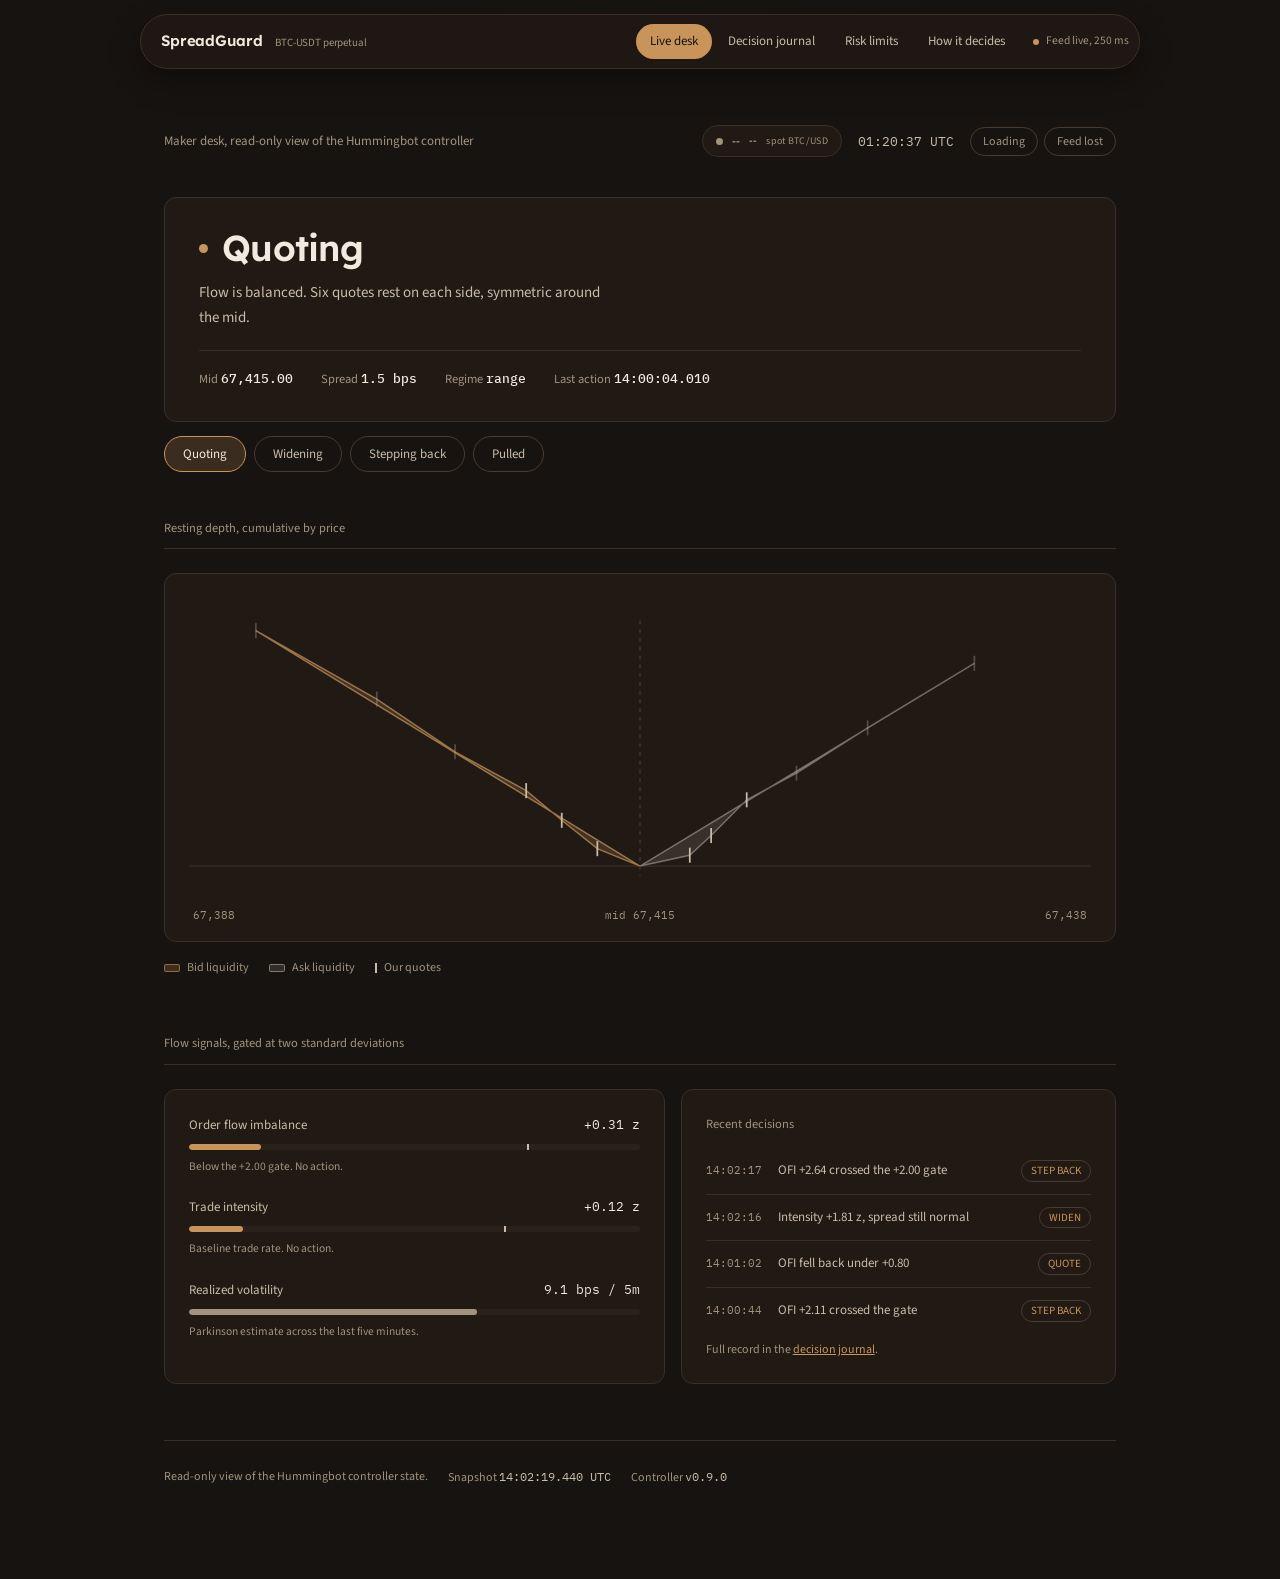
==== site/desk.html @ 2cd725ff "SpreadGuard: adverse-selection-aware market maker with control room Strategy package: OFI and trade-" ====
﻿<!DOCTYPE html>
<html lang="en">
<head>
<meta charset="utf-8" />
<meta name="viewport" content="width=device-width, initial-scale=1" />
<title>Live desk - SpreadGuard</title>
<link rel="preconnect" href="https://fonts.googleapis.com" />
<link rel="preconnect" href="https://fonts.gstatic.com" crossorigin />
<link href="https://fonts.googleapis.com/css2?family=IBM+Plex+Mono:wght@400;500&family=Lexend:wght@400;500;600&family=Source+Sans+3:wght@400;500;600&display=swap" rel="stylesheet" />
<link rel="stylesheet" href="styles.css" />
</head>
<body>
<a class="skip" href="#main">Skip to desk</a>

<header>
  <div class="navpill">
    <a class="nm" href="desk.html">SpreadGuard <small>BTC-USDT perpetual</small></a>
    <nav aria-label="Desk routes">
      <a href="desk.html" aria-current="page">Live desk</a>
      <a href="journal.html">Decision journal</a>
      <a href="limits.html">Risk limits</a>
      <a href="strategy.html">How it decides</a>
    </nav>
    <span class="feed" id="feed"><span class="beacon" aria-hidden="true"></span> Feed live, 250 ms</span>
  </div>
</header>

<main id="main">
  <div class="topline">
    <span class="where">Maker desk, read-only view of the Hummingbot controller</span>
    <span class="right">
      <span class="live-chip" id="live-chip" title="Live BTC price source">
        <span class="livedot" id="live-dot" aria-hidden="true"></span>
        <span class="data" id="live-price">--</span>
        <span class="data" id="live-change">--</span>
        <span class="src" id="live-src">spot BTC/USD</span>
      </span>
      <span class="clock" id="clock">--:--:-- UTC</span>
      <span class="switches" role="group" aria-label="Preview state simulator">
        <button class="sw" id="sim-load" type="button" aria-pressed="false">Loading</button>
        <button class="sw" id="sim-feed" data-mode="error" type="button" aria-pressed="false">Feed lost</button>
      </span>
    </span>
  </div>

  <div class="state" id="state-card">
    <span class="shine" aria-hidden="true"></span>
    <div class="read">
      <span class="marker" aria-hidden="true"></span>
      <h2 id="state-name">Quoting</h2>
    </div>
    <p class="why" id="state-why">Flow is balanced. Six quotes rest on each side, symmetric around the mid.</p>
    <div class="meta">
      <span>Mid <b id="meta-mid">67,415.00</b></span>
      <span>Spread <b>1.5 bps</b></span>
      <span>Regime <b id="state-regime">range</b></span>
      <span>Last action <b id="state-last">14:00:04.010</b></span>
    </div>
  </div>

  <div class="switcher" role="radiogroup" aria-label="Quote state">
    <button class="st" role="radio" aria-checked="true" tabindex="0" data-s="QUOTE" type="button">Quoting</button>
    <button class="st" role="radio" aria-checked="false" tabindex="-1" data-s="WIDEN" type="button">Widening</button>
    <button class="st" role="radio" aria-checked="false" tabindex="-1" data-s="STEP_BACK" type="button">Stepping back</button>
    <button class="st" role="radio" aria-checked="false" tabindex="-1" data-s="PULL" type="button">Pulled</button>
  </div>

  <section>
    <div class="lbl">Resting depth, cumulative by price</div>
    <div class="chart-wrap skeleton" id="chart-wrap">
      <div class="real">
        <svg id="profile" viewBox="0 0 720 240" role="img" aria-label="Resting depth by price. Bids build to the left of the mid, asks to the right."></svg>
        <div class="axis">
          <span>67,388</span>
          <span>mid 67,415</span>
          <span>67,438</span>
        </div>
      </div>
      <div class="loadblock" aria-hidden="true">
        <div class="sk" style="height:150px"></div>
        <div class="load-note"><span class="spin" aria-hidden="true"></span> Connecting to the controller, loading the depth book</div>
      </div>
    </div>
    <div class="chart-note" style="margin-top:16px">
      <span class="k"><span class="key" style="background:rgba(200,148,90,.22);border:1px solid rgba(200,148,90,.6)"></span>Bid liquidity</span>
      <span class="k"><span class="key" style="background:rgba(242,234,223,.12);border:1px solid rgba(242,234,223,.4)"></span>Ask liquidity</span>
      <span class="k"><span class="key" style="width:2px;height:10px;border-radius:0;background:var(--text-2)"></span>Our quotes</span>
    </div>
  </section>

  <section>
    <div class="lbl">Flow signals, gated at two standard deviations</div>
    <div class="cols">
      <div class="card">
        <div class="metric" id="m-ofi">
          <div class="ml"><span class="name">Order flow imbalance</span><span class="val" id="ofi-val">+0.31 z</span></div>
          <div class="track"><span class="mark" style="left:75%"></span><span class="fill" id="ofi-fill" style="inset-inline-end:84%"></span></div>
          <span class="note" id="ofi-note">Below the +2.00 gate. No action.</span>
        </div>
        <div class="metric" id="m-int">
          <div class="ml"><span class="name">Trade intensity</span><span class="val" id="int-val">+0.12 z</span></div>
          <div class="track"><span class="mark" style="left:70%"></span><span class="fill" id="int-fill" style="inset-inline-end:88%"></span></div>
          <span class="note" id="int-note">Baseline trade rate. No action.</span>
        </div>
        <div class="metric">
          <div class="ml"><span class="name">Realized volatility</span><span class="val">9.1 bps / 5m</span></div>
          <div class="track"><span class="fill" style="inset-inline-end:36%;background:var(--muted)"></span></div>
          <span class="note">Parkinson estimate across the last five minutes.</span>
        </div>
      </div>

      <div class="card">
        <div class="lbl inline">Recent decisions</div>
        <ul class="trace">
          <li><span class="t">14:02:17</span><span class="cond">OFI +2.64 crossed the +2.00 gate</span><span class="tag">STEP BACK</span></li>
          <li><span class="t">14:02:16</span><span class="cond">Intensity +1.81 z, spread still normal</span><span class="tag">WIDEN</span></li>
          <li><span class="t">14:01:02</span><span class="cond">OFI fell back under +0.80</span><span class="tag">QUOTE</span></li>
          <li><span class="t">14:00:44</span><span class="cond">OFI +2.11 crossed the gate</span><span class="tag">STEP BACK</span></li>
        </ul>
        <p style="margin-top:18px;font-size:12px;color:var(--muted)">
          Full record in the <a href="journal.html" style="color:var(--tan)">decision journal</a>.
        </p>
      </div>
    </div>
  </section>

  <footer>
    <span>Read-only view of the Hummingbot controller state.</span>
    <span>Snapshot <span class="fig">14:02:19.440 UTC</span></span>
    <span>Controller <span class="fig">v0.9.0</span></span>
  </footer>
</main>

<p class="sr" id="live-msg" role="status" aria-live="polite"></p>

<script src="live.js"></script>
<script>
(function(){
  "use strict";
  var reduce = window.matchMedia("(prefers-reduced-motion: reduce)").matches;
  var userTouched = false;

  var MID = 67415.00;
  var askDefs = [
    {px:67418.50,sz:0.025},{px:67420.00,sz:0.045},{px:67422.50,sz:0.082},
    {px:67426.00,sz:0.061},{px:67431.00,sz:0.104},{px:67438.50,sz:0.148}
  ];
  var bidDefs = [
    {px:67412.00,sz:0.040},{px:67409.50,sz:0.065},{px:67407.00,sz:0.068},
    {px:67402.00,sz:0.089},{px:67396.50,sz:0.121},{px:67388.00,sz:0.157}
  ];

  var STATES = {
    QUOTE:{ name:"Quoting", regime:"range", last:"14:00:04.010",
      why:"Flow is balanced. Six quotes rest on each side, symmetric around the mid.",
      ask:askDefs, bid:bidDefs,
      ofi:"+0.31 z",ofiPct:84,ofiNote:"Below the +2.00 gate. No action.",hot:false,
      int:"+0.12 z",intPct:88,intNote:"Baseline trade rate. No action." },
    WIDEN:{ name:"Widening", regime:"volatility building", last:"14:02:16.119",
      why:"Trade intensity rose past +1.50 z. Both sides widened 0.8 bps to protect fill quality without leaving the book.",
      ask:askDefs.map(function(l){return {px:l.px+1.1,sz:l.sz*0.72};}),
      bid:bidDefs.map(function(l){return {px:l.px-1.1,sz:l.sz*0.72};}),
      ofi:"+1.24 z",ofiPct:55,ofiNote:"Approaching the gate. Watching closely.",hot:false,
      int:"+1.81 z",intPct:40,intNote:"Above the +1.50 widen gate. Band widened." },
    STEP_BACK:{ name:"Stepping back", regime:"volatility expansion", last:"14:02:17.512",
      why:"Order flow imbalance crossed +2.00. The ask side stepped back 4 bps and halved size instead of leaving. The desk stays in the book.",
      ask:askDefs.map(function(l,i){return i<3 ? {px:l.px+2.70,sz:l.sz*0.5} : {px:l.px,sz:l.sz};}),
      bid:bidDefs,
      ofi:"+2.64 z",ofiPct:14,ofiNote:"Past +2.00. Informed flow on the tape.",hot:true,
      int:"+1.81 z",intPct:40,intNote:"Sustained burst through the step-back window." },
    PULL:{ name:"Pulled", regime:"extreme flow", last:"14:02:18.204",
      why:"Order flow imbalance crossed +3.50. The desk pulled the ask side completely to stop adverse fills.",
      ask:askDefs.map(function(l){return {px:l.px,sz:0};}),
      bid:bidDefs,
      ofi:"+3.81 z",ofiPct:8,ofiNote:"Past +3.50. Emergency pull.",hot:true,
      int:"+2.10 z",intPct:28,intNote:"Extreme velocity through the pull window." }
  };
  var state = "QUOTE";

  var svg = document.getElementById("profile");
  var NS = "http://www.w3.org/2000/svg";
  var VB_W = 720, baseY = 214, topY = 26, centerX = VB_W/2, halfW = 318;

  function el(tag, attrs){
    var n = document.createElementNS(NS, tag);
    for (var k in attrs) n.setAttribute(k, attrs[k]);
    return n;
  }
  function cumulativeSeries(levels, side){
    var ordered = levels.slice().sort(function(a,b){ return Math.abs(a.px-MID)-Math.abs(b.px-MID); });
    var cum = 0, pts = [];
    ordered.forEach(function(l){
      cum += l.sz;
      var mine = side==="ask" ? l.px <= 67422.5 : l.px >= 67407.0;
      pts.push({dist:Math.abs(l.px-MID), cum:cum, mine:mine});
    });
    return pts;
  }
  function drawProfile(){
    svg.innerHTML = "";
    var S = STATES[state];
    var bid = cumulativeSeries(S.bid, "bid");
    var ask = cumulativeSeries(S.ask, "ask");
    var maxCum = Math.max(1e-9, bid.length?bid[bid.length-1].cum:0, ask.length?ask[ask.length-1].cum:0);
    var maxDist = 28;
    function xFor(d){ return (d/maxDist)*halfW; }
    function yFor(c){ return baseY - (c/maxCum)*(baseY-topY); }

    svg.appendChild(el("line",{x1:0,y1:baseY,x2:VB_W,y2:baseY,stroke:"#3A2E25","stroke-width":1}));
    function area(pts, dir){
      if (!pts.length) return null;
      var sorted = pts.slice().sort(function(a,b){ return b.dist-a.dist; });
      var d = ["M "+centerX+" "+baseY];
      sorted.forEach(function(pt){ d.push("L "+(centerX+dir*xFor(pt.dist)).toFixed(2)+" "+yFor(pt.cum).toFixed(2)); });
      d.push("L "+centerX+" "+baseY); d.push("Z");
      return d.join(" ");
    }
    var askPath = area(ask, 1);
    if (askPath) svg.appendChild(el("path",{d:askPath,fill:"rgba(242,234,223,0.11)",stroke:"rgba(242,234,223,0.38)","stroke-width":1.2}));
    var bidPath = area(bid, -1);
    if (bidPath) svg.appendChild(el("path",{d:bidPath,fill:"rgba(200,148,90,0.20)",stroke:"rgba(200,148,90,0.7)","stroke-width":1.2}));

    function ticks(pts, dir){
      pts.forEach(function(pt){
        var x = centerX + dir*xFor(pt.dist);
        if (Math.abs(x-centerX) > halfW) return;
        var line = el("line",{x1:x,y1:yFor(pt.cum)-6,x2:x,y2:yFor(pt.cum)+6,stroke:"#C9BCA9","stroke-width":1.4});
        if (!pt.mine) line.setAttribute("opacity","0.3");
        svg.appendChild(line);
      });
    }
    ticks(bid,-1); ticks(ask,1);
    svg.appendChild(el("line",{x1:centerX,y1:topY-8,x2:centerX,y2:baseY+8,stroke:"#4A3B2F","stroke-width":1,"stroke-dasharray":"3 4"}));
  }
  drawProfile();

  var stateName=document.getElementById("state-name");
  var stateWhy=document.getElementById("state-why");
  var stateRegime=document.getElementById("state-regime");
  var stateLast=document.getElementById("state-last");
  var liveMsg=document.getElementById("live-msg");
  var ofiVal=document.getElementById("ofi-val"),ofiFill=document.getElementById("ofi-fill"),ofiNote=document.getElementById("ofi-note"),mOfi=document.getElementById("m-ofi");
  var intVal=document.getElementById("int-val"),intFill=document.getElementById("int-fill"),intNote=document.getElementById("int-note"),mInt=document.getElementById("m-int");

  function setState(key, announce){
    state = key;
    var S = STATES[key];
    stateName.textContent = S.name;
    stateWhy.textContent = S.why;
    stateRegime.textContent = S.regime;
    stateLast.textContent = S.last;
    document.querySelectorAll(".switcher .st").forEach(function(b){
      var on = b.dataset.s===key;
      b.setAttribute("aria-checked", on?"true":"false");
      b.tabIndex = on ? 0 : -1;
    });
    drawProfile();
    ofiVal.textContent=S.ofi; ofiFill.style.insetInlineEnd=S.ofiPct+"%"; ofiNote.textContent=S.ofiNote;
    mOfi.classList.toggle("hot",S.hot);
    intVal.textContent=S.int; intFill.style.insetInlineEnd=S.intPct+"%"; intNote.textContent=S.intNote;
    mInt.classList.toggle("hot",S.hot);
    if (announce) liveMsg.textContent = "State changed to "+S.name+". "+S.why;
  }

  var tabs = Array.prototype.slice.call(document.querySelectorAll(".switcher .st"));
  var switcher = document.querySelector(".switcher");
  switcher.addEventListener("click",function(e){
    var b=e.target.closest("[data-s]"); if (!b) return;
    userTouched = true; setState(b.dataset.s, true); b.focus();
  });
  switcher.addEventListener("keydown",function(e){
    var i = tabs.indexOf(document.activeElement); if (i<0) return;
    var n=-1;
    if (e.key==="ArrowRight"||e.key==="ArrowDown") n=(i+1)%tabs.length;
    else if (e.key==="ArrowLeft"||e.key==="ArrowUp") n=(i-1+tabs.length)%tabs.length;
    else if (e.key==="Home") n=0;
    else if (e.key==="End") n=tabs.length-1;
    if (n>=0){ e.preventDefault(); userTouched=true; setState(tabs[n].dataset.s, true); tabs[n].focus(); }
  });

  var clock=document.getElementById("clock");
  function tickClock(){
    var d=new Date(),p=function(n){return String(n).padStart(2,"0");};
    clock.textContent=p(d.getUTCHours())+":"+p(d.getUTCMinutes())+":"+p(d.getUTCSeconds())+" UTC";
  }
  tickClock(); setInterval(tickClock,1000);

  var loadBtn=document.getElementById("sim-load");
  var chartWrap=document.getElementById("chart-wrap");
  loadBtn.addEventListener("click",function(){
    var on=loadBtn.getAttribute("aria-pressed")==="true";
    loadBtn.setAttribute("aria-pressed",on?"false":"true");
    chartWrap.classList.toggle("is-loading",!on);
    chartWrap.querySelector(".real").setAttribute("aria-busy", !on?"true":"false");
  });

  var feedBtn=document.getElementById("sim-feed");
  var feedEl=document.getElementById("feed");
  feedBtn.addEventListener("click",function(){
    var on=feedBtn.getAttribute("aria-pressed")==="true";
    feedBtn.setAttribute("aria-pressed",on?"false":"true");
    var lost=!on;
    feedEl.classList.toggle("lost",lost);
    feedEl.innerHTML = lost
      ? '<span class="beacon" aria-hidden="true"></span> Feed lost, 812 ms'
      : '<span class="beacon" aria-hidden="true"></span> Feed live, 250 ms';
    liveMsg.textContent = lost ? "Feed lost at the exchange socket. Quoting stopped." : "Feed restored.";
  });

  setState("QUOTE", false);
  if (!reduce){
    var order=["QUOTE","WIDEN","STEP_BACK","PULL"],oi=0;
    var cycle = setInterval(function(){
      if (userTouched){ clearInterval(cycle); return; }
      oi=(oi+1)%order.length; setState(order[oi], false);
    },5600);
  }

  // ---- live BTC price binds the chip and the mid in the state card ----
  var chip=document.getElementById("live-chip");
  var dot=document.getElementById("live-dot");
  var priceEl=document.getElementById("live-price");
  var changeEl=document.getElementById("live-change");
  var srcEl=document.getElementById("live-src");
  var midEl=document.getElementById("meta-mid");
  if (window.SG){
    SG.subscribe(function(s){
      if (s.status==="live"){
        chip.classList.add("live"); chip.classList.remove("offline");
        priceEl.textContent="$"+SG.fmtUsd(s.price,0);
        if (s.change24h!=null){
          changeEl.textContent=(s.change24h>=0?"+":"")+s.change24h.toFixed(2)+"%";
          changeEl.className="data "+(s.change24h>=0?"up":"down");
        }
        if (s.price!=null && midEl){
          midEl.textContent=SG.fmtUsd(s.price,2);
        }
      } else if (s.status==="offline"){
        chip.classList.add("offline"); chip.classList.remove("live");
        priceEl.textContent="offline";
        changeEl.textContent=""; changeEl.className="data";
        srcEl.textContent="feed unreachable";
      }
    });
    SG.start(30000);
  }
})();
</script>
</body>
</html>
---- site/styles.css ----
@property --shine { syntax:"<percentage>"; inherits:false; initial-value:-20%; }

:root{
  /* palette family: Black and tan (01-ui-ux-design.md line 233) */
  --bg:#171310;
  --panel:#201914;
  --panel-2:#2A211A;
  --line:#3A2E25;
  --line-2:#4A3B2F;
  --text:#F2EADF;
  --text-2:#C9BCA9;
  --muted:#A2937E;
  --tan:#C8945A;
  --tan-soft:rgba(200,148,90,.20);
  --danger:#C4623F;

  --display:"Lexend",system-ui,sans-serif;
  --body:"Source Sans 3",system-ui,sans-serif;
  --data:"IBM Plex Mono",ui-monospace,monospace;

  --r-card:12px;
  --ease:cubic-bezier(0.23,1,0.32,1);
}

*{box-sizing:border-box;margin:0;padding:0}
html{color-scheme:dark;scroll-behavior:smooth}
body{
  background:var(--bg);
  color:var(--text);
  font-family:var(--body);
  font-size:15px;
  line-height:1.62;
  -webkit-font-smoothing:antialiased;
  background-image:radial-gradient(1100px 520px at 50% -280px,rgba(200,148,90,0.06),transparent 62%);
  background-attachment:fixed;
  min-height:100dvh;
}
.fig{font-family:var(--data);font-variant-numeric:tabular-nums}
a{color:inherit}
::selection{background:rgba(200,148,90,.30);color:var(--text)}
:focus-visible{outline:2px solid var(--tan);outline-offset:3px}

.skip{position:absolute;left:-999px;top:0;background:var(--panel-2);color:var(--text);padding:10px 14px;z-index:60;border:1px solid var(--line-2)}
.skip:focus{left:12px;top:12px}
.sr{position:absolute;width:1px;height:1px;overflow:hidden;clip:rect(0 0 0 0);white-space:nowrap}

/* ---------- floating pill nav ---------- */
.navpill{
  position:sticky;top:14px;z-index:40;
  margin:14px auto 0;width:min(1000px,calc(100% - 32px));
  display:flex;align-items:center;gap:14px;
  padding:9px 10px 9px 20px;
  background:rgba(32,25,20,0.86);
  border:1px solid var(--line);
  border-radius:999px;
  backdrop-filter:blur(14px);
  box-shadow:0 12px 30px rgba(0,0,0,0.35);
}
.navpill .nm{font-family:var(--display);font-weight:600;font-size:15px;letter-spacing:-0.01em;white-space:nowrap;text-decoration:none}
.navpill .nm small{font-family:var(--body);font-weight:400;font-size:11px;color:var(--muted);margin-left:8px}
.navpill nav{display:flex;gap:2px;margin-left:auto;flex-wrap:wrap}
.navpill nav a{
  color:var(--text-2);text-decoration:none;font-size:13px;padding:7px 14px;border-radius:999px;
  transition:color .18s var(--ease),background .18s var(--ease);
}
.navpill nav a:hover{color:var(--text);background:var(--panel-2)}
.navpill nav a[aria-current=page]{color:var(--bg);background:var(--tan)}
.navpill .feed{display:inline-flex;align-items:center;gap:7px;font-size:11.5px;color:var(--muted);white-space:nowrap}
.beacon{width:6px;height:6px;border-radius:50%;background:var(--tan);flex:0 0 auto}
.feed.lost{color:var(--danger)}
.feed.lost .beacon{background:var(--danger)}
@media(max-width:820px){
  .navpill{border-radius:20px;flex-wrap:wrap;padding:12px 16px;position:static;margin-top:12px}
  .navpill nav{margin-left:0;width:100%}
  .navpill .feed{display:none}
}

main{padding:56px 24px 90px;max-width:1000px;margin:0 auto}
@media(max-width:620px){main{padding:34px 18px 70px}}

/* ---------- page header ---------- */
.pagehead{margin-bottom:44px}
.pagehead .eyebrow{font-family:var(--data);font-size:11px;letter-spacing:.12em;color:var(--tan);margin-bottom:12px}
.pagehead h1{font-family:var(--display);font-weight:600;font-size:34px;line-height:1.1;letter-spacing:-0.02em;text-wrap:balance}
.pagehead p{margin-top:14px;font-size:15px;color:var(--text-2);max-width:64ch;text-wrap:pretty}

.topline{display:flex;align-items:baseline;justify-content:space-between;gap:16px;flex-wrap:wrap;margin-bottom:40px}
.topline .where{font-size:13px;color:var(--muted);text-wrap:pretty}
.topline .right{display:flex;align-items:center;gap:16px;flex-wrap:wrap}

/* ---------- live price chip ---------- */
.live-chip{
  display:inline-flex;align-items:center;gap:9px;
  border:1px solid var(--line);background:var(--panel);
  border-radius:999px;padding:5px 13px;white-space:nowrap;
}
.live-chip .livedot{width:7px;height:7px;border-radius:50%;background:var(--muted);flex:0 0 auto}
.live-chip.live .livedot{background:var(--tan);box-shadow:0 0 7px var(--tan)}
.live-chip.offline .livedot{background:var(--danger)}
.live-chip .data{font-size:12.5px;color:var(--text)}
.live-chip #live-change{font-size:11.5px}
.live-chip #live-change.up{color:var(--tan)}
.live-chip #live-change.down{color:var(--danger)}
.live-chip .src{font-size:10px;color:var(--muted);letter-spacing:.03em}
.clock{font-family:var(--data);font-size:12.5px;color:var(--text-2)}
.switches{display:flex;gap:6px;flex-wrap:wrap}
.sw{
  font-family:var(--body);font-size:12px;color:var(--muted);background:transparent;
  border:1px solid var(--line-2);padding:5px 12px;border-radius:999px;cursor:pointer;
  transition:color .15s var(--ease),border-color .15s var(--ease),background .15s var(--ease),transform .12s var(--ease);
}
.sw:hover{color:var(--text);border-color:var(--muted)}
.sw:active{transform:scale(.97)}
.sw[aria-pressed=true]{color:var(--bg);background:var(--tan);border-color:var(--tan)}
.sw[data-mode=error][aria-pressed=true]{background:var(--danger);border-color:var(--danger);color:#fff}

/* ---------- state card, shine border signature ---------- */
.state{
  position:relative;background:var(--panel);border:1px solid var(--line);
  border-radius:var(--r-card);padding:32px 34px;margin-bottom:14px;overflow:hidden;
}
.shine{
  position:absolute;inset:-1px;border-radius:calc(var(--r-card) + 1px);padding:1px;pointer-events:none;
  background:linear-gradient(115deg,transparent 0%,transparent calc(var(--shine) - 12%),rgba(200,148,90,.95) var(--shine%),transparent calc(var(--shine) + 12%),transparent 100%);
  -webkit-mask:linear-gradient(#000 0 0) content-box,linear-gradient(#000 0 0);
  -webkit-mask-composite:xor;mask:linear-gradient(#000 0 0) content-box,linear-gradient(#000 0 0);mask-composite:exclude;
  animation:shine 6.5s var(--ease) infinite;
}
@keyframes shine{0%{--shine:-20%}55%,100%{--shine:120%}}
.state .read{display:flex;align-items:center;gap:14px;flex-wrap:wrap}
.state .read .marker{width:9px;height:9px;border-radius:50%;background:var(--tan);flex:0 0 auto}
.state .read h2{font-family:var(--display);font-weight:600;font-size:36px;line-height:1;letter-spacing:-0.02em;text-wrap:balance}
.state .why{margin-top:15px;font-size:15px;color:var(--text-2);max-width:62ch;text-wrap:pretty}
.state .meta{margin-top:20px;padding-top:17px;border-top:1px solid var(--line);display:flex;gap:28px;flex-wrap:wrap;font-size:12.5px;color:var(--muted)}
.state .meta span b{color:var(--text);font-family:var(--data);font-weight:500}

.switcher{display:flex;gap:8px;margin-bottom:46px;flex-wrap:wrap}
.st{
  font-family:var(--body);font-size:13px;color:var(--text-2);background:transparent;
  border:1px solid var(--line-2);border-radius:999px;padding:8px 18px;cursor:pointer;
  transition:color .18s var(--ease),border-color .18s var(--ease),background .18s var(--ease),transform .12s var(--ease);
}
.st:hover{color:var(--text);border-color:var(--muted)}
.st:active{transform:scale(.97)}
.st[aria-checked=true],.st[aria-pressed=true]{color:var(--text);border-color:var(--tan);background:var(--tan-soft)}

section{margin-bottom:56px;scroll-margin-top:96px}
.lbl{font-size:12.5px;color:var(--muted);padding-bottom:10px;margin-bottom:24px;border-bottom:1px solid var(--line)}
.lbl.inline{border:0;padding:0;margin-bottom:14px}

/* ---------- cards, grids ---------- */
.card{background:var(--panel);border:1px solid var(--line);border-radius:var(--r-card);padding:24px}
.cols{display:grid;grid-template-columns:1.15fr 1fr;gap:16px}
.cols3{display:grid;grid-template-columns:repeat(3,1fr);gap:16px}
@media(max-width:760px){.cols,.cols3{grid-template-columns:1fr}}

/* ---------- depth profile ---------- */
.chart-wrap{position:relative;background:var(--panel);border:1px solid var(--line);border-radius:var(--r-card);padding:24px 24px 16px}
#profile{display:block;width:100%;height:auto}
.axis{display:flex;justify-content:space-between;font-family:var(--data);font-size:11px;color:var(--muted);padding:8px 4px 0}
.chart-note{display:flex;gap:20px;flex-wrap:wrap;margin-top:16px;font-size:12px;color:var(--muted)}
.chart-note .k{display:flex;align-items:center;gap:7px}
.key{width:16px;height:8px;border-radius:2px}

/* ---------- loading skeleton ---------- */
.skeleton{position:relative}
.sk{border-radius:6px;background:linear-gradient(90deg,var(--panel-2) 0%,#332720 50%,var(--panel-2) 100%);background-size:200% 100%;animation:shimmer 1.4s linear infinite}
@keyframes shimmer{to{background-position:-200% 0}}
.is-loading .real{visibility:hidden}
.loadblock{display:none;position:absolute;inset:24px 24px 16px;flex-direction:column;gap:16px}
.is-loading .loadblock{display:flex}
.load-note{font-size:12.5px;color:var(--muted);display:flex;align-items:center;gap:9px}
.spin{width:13px;height:13px;border:2px solid var(--line-2);border-top-color:var(--tan);border-radius:50%;animation:spin .9s linear infinite}
@keyframes spin{to{transform:rotate(360deg)}}

/* ---------- meters ---------- */
.metric{display:flex;flex-direction:column;gap:8px;margin-bottom:20px}
.metric:last-child{margin-bottom:0}
.metric .ml{display:flex;align-items:baseline;justify-content:space-between;gap:10px}
.metric .name{font-size:13px;color:var(--text-2)}
.metric .val{font-family:var(--data);font-size:12.5px;color:var(--text)}
.metric .note{font-size:11.5px;color:var(--muted);text-wrap:pretty}
.metric.hot .note{color:var(--tan)}
.track{position:relative;height:6px;background:var(--panel-2);border-radius:3px;overflow:hidden}
.track .fill{position:absolute;inset:0 100% 0 0;background:var(--tan);border-radius:3px;transition:inset-inline-end .55s var(--ease)}
.track .mark{position:absolute;top:-3px;bottom:-3px;width:2px;background:var(--text-2)}

/* ---------- tags, traces ---------- */
.tag{font-size:11px;color:var(--tan);border:1px solid var(--line-2);border-radius:999px;padding:1px 9px;white-space:nowrap}
.trace{list-style:none;display:flex;flex-direction:column}
.trace li{display:flex;gap:14px;align-items:baseline;padding:12px 0;border-bottom:1px solid var(--line)}
.trace li:last-child{border-bottom:0;padding-bottom:0}
.trace .t{font-family:var(--data);font-size:11px;color:var(--muted);flex:0 0 58px}
.trace .cond{font-size:13px;color:var(--text-2);flex:1;text-wrap:pretty}

/* ---------- journal ---------- */
.journal{list-style:none;display:flex;flex-direction:column}
.journal li{display:grid;grid-template-columns:100px 76px minmax(0,1fr);gap:18px;padding:17px 0;border-bottom:1px solid var(--line)}
.journal li:last-child{border-bottom:0}
.journal .t{font-family:var(--data);font-size:11.5px;color:var(--muted)}
.journal .txt{font-size:14px;color:var(--text);text-wrap:pretty}
.journal .det{grid-column:3;font-family:var(--data);font-size:11px;color:var(--muted);margin-top:6px}
@media(max-width:620px){
  .journal li{grid-template-columns:1fr;gap:7px}
  .journal .det{grid-column:1}
}

/* ---------- tables ---------- */
.table-wrap{overflow-x:auto;border-radius:var(--r-card)}
.card.table-wrap{padding:0}
table{width:100%;border-collapse:collapse}
table th,table td{text-align:left;padding:14px 18px;font-size:13.5px;border-bottom:1px solid var(--line);white-space:normal;overflow-wrap:anywhere;vertical-align:top}
table th:first-child,table td:first-child{padding-left:24px}
table th:last-child,table td:last-child{padding-right:24px}
table th{font-size:12px;color:var(--muted);font-weight:400}
table td.num,table th.num{text-align:right;font-family:var(--data);font-size:12.5px;white-space:nowrap}
table tr:last-child td{border-bottom:0}
@media(max-width:620px){
  table th,table td{padding:12px 14px;font-size:12.5px}
  table th:first-child,table td:first-child{padding-left:18px}
  table th:last-child,table td:last-child{padding-right:18px}
}

/* ---------- empty ---------- */
.empty{border:1px dashed var(--line-2);border-radius:var(--r-card);padding:28px;display:flex;flex-direction:column;gap:7px;align-items:flex-start}
.empty .et{font-family:var(--display);font-size:15px;font-weight:500}
.empty .es{font-size:13.5px;color:var(--text-2);max-width:62ch;text-wrap:pretty}

/* ---------- footer ---------- */
footer{color:var(--muted);font-size:12px;display:flex;gap:20px;flex-wrap:wrap;padding-top:26px;border-top:1px solid var(--line);margin-top:56px}
footer .fig{color:var(--text-2)}

@media(prefers-reduced-motion:reduce){
  html{scroll-behavior:auto}
  *{animation:none!important;transition:none!important}
}
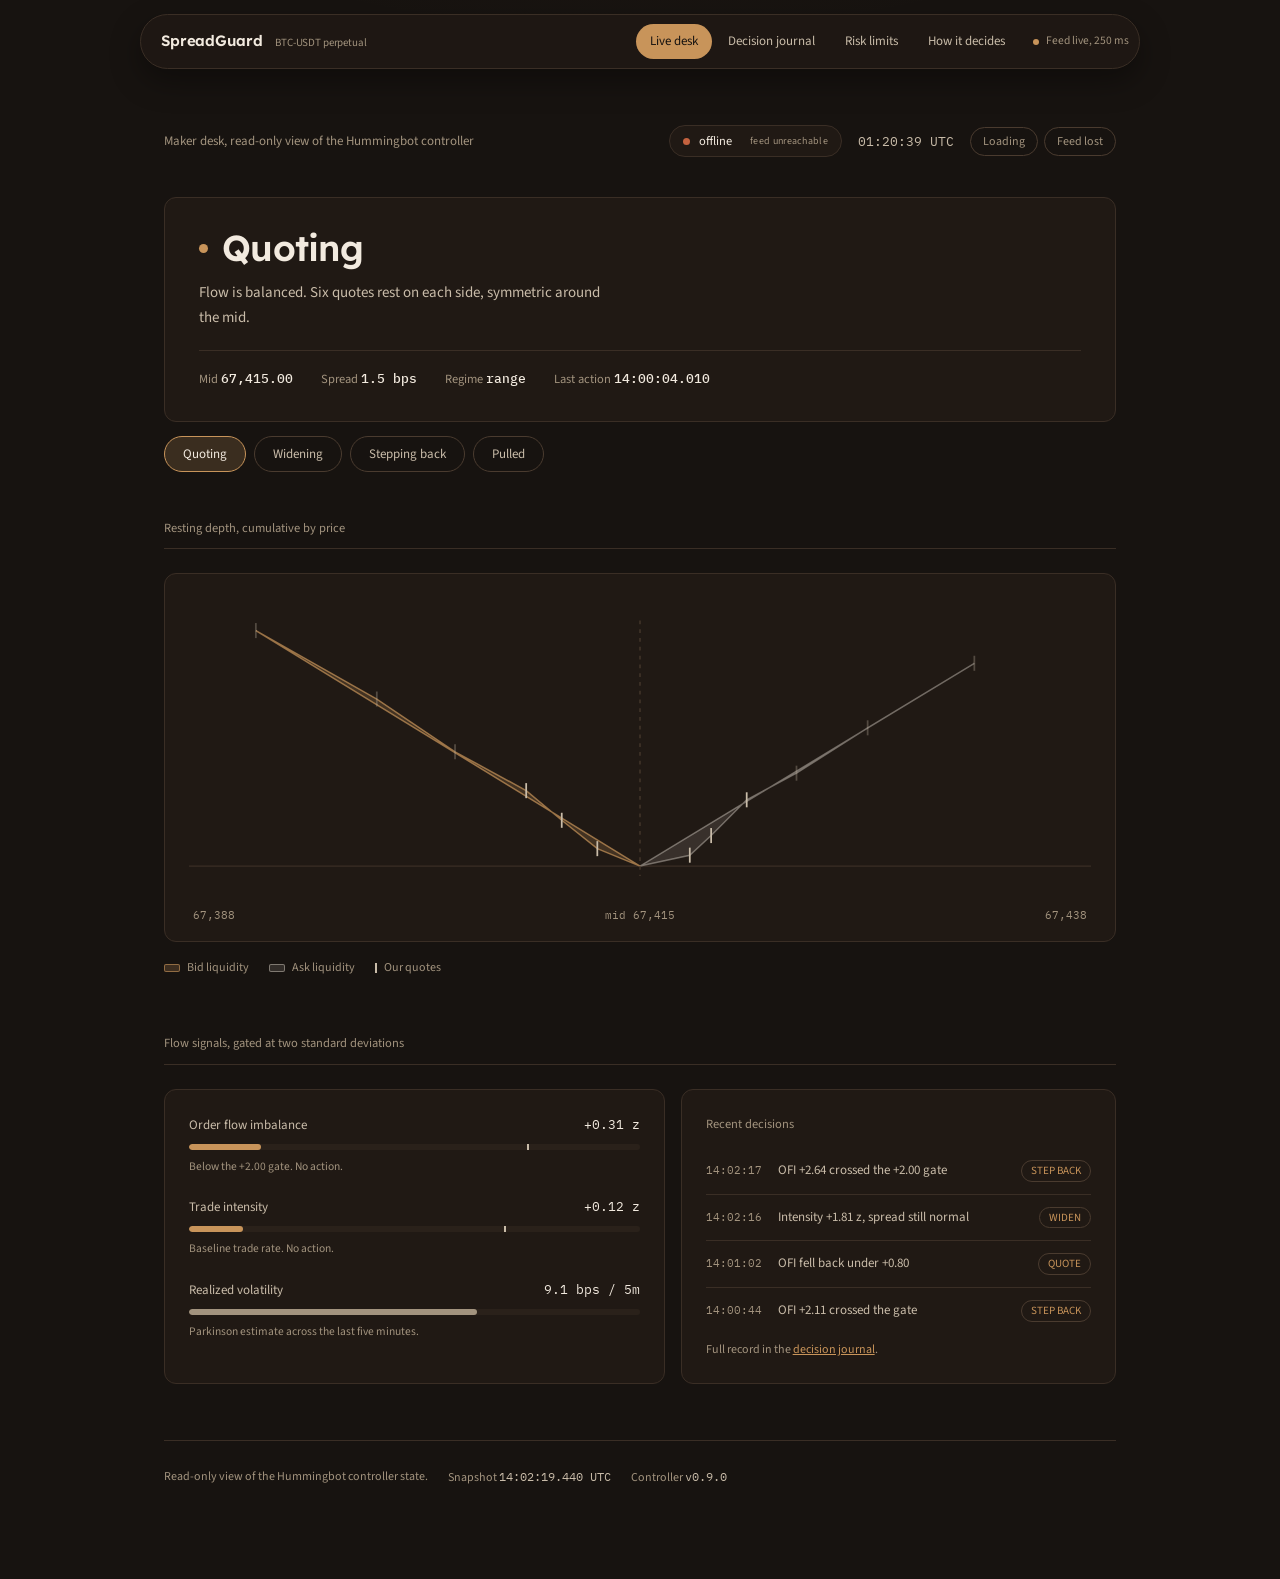
==== commit 4c60aecb: "Live price: try Coinbase, Binance, Gemini, Kraken in order and show the venue" ====
--- a/site/desk.html
+++ b/site/desk.html
@@ -331,7 +331,8 @@
         if (s.change24h!=null){
           changeEl.textContent=(s.change24h>=0?"+":"")+s.change24h.toFixed(2)+"%";
           changeEl.className="data "+(s.change24h>=0?"up":"down");
-        }
+        } else { changeEl.textContent=""; changeEl.className="data"; }
+        srcEl.textContent=s.source||"spot BTC/USD";
         if (s.price!=null && midEl){
           midEl.textContent=SG.fmtUsd(s.price,2);
         }
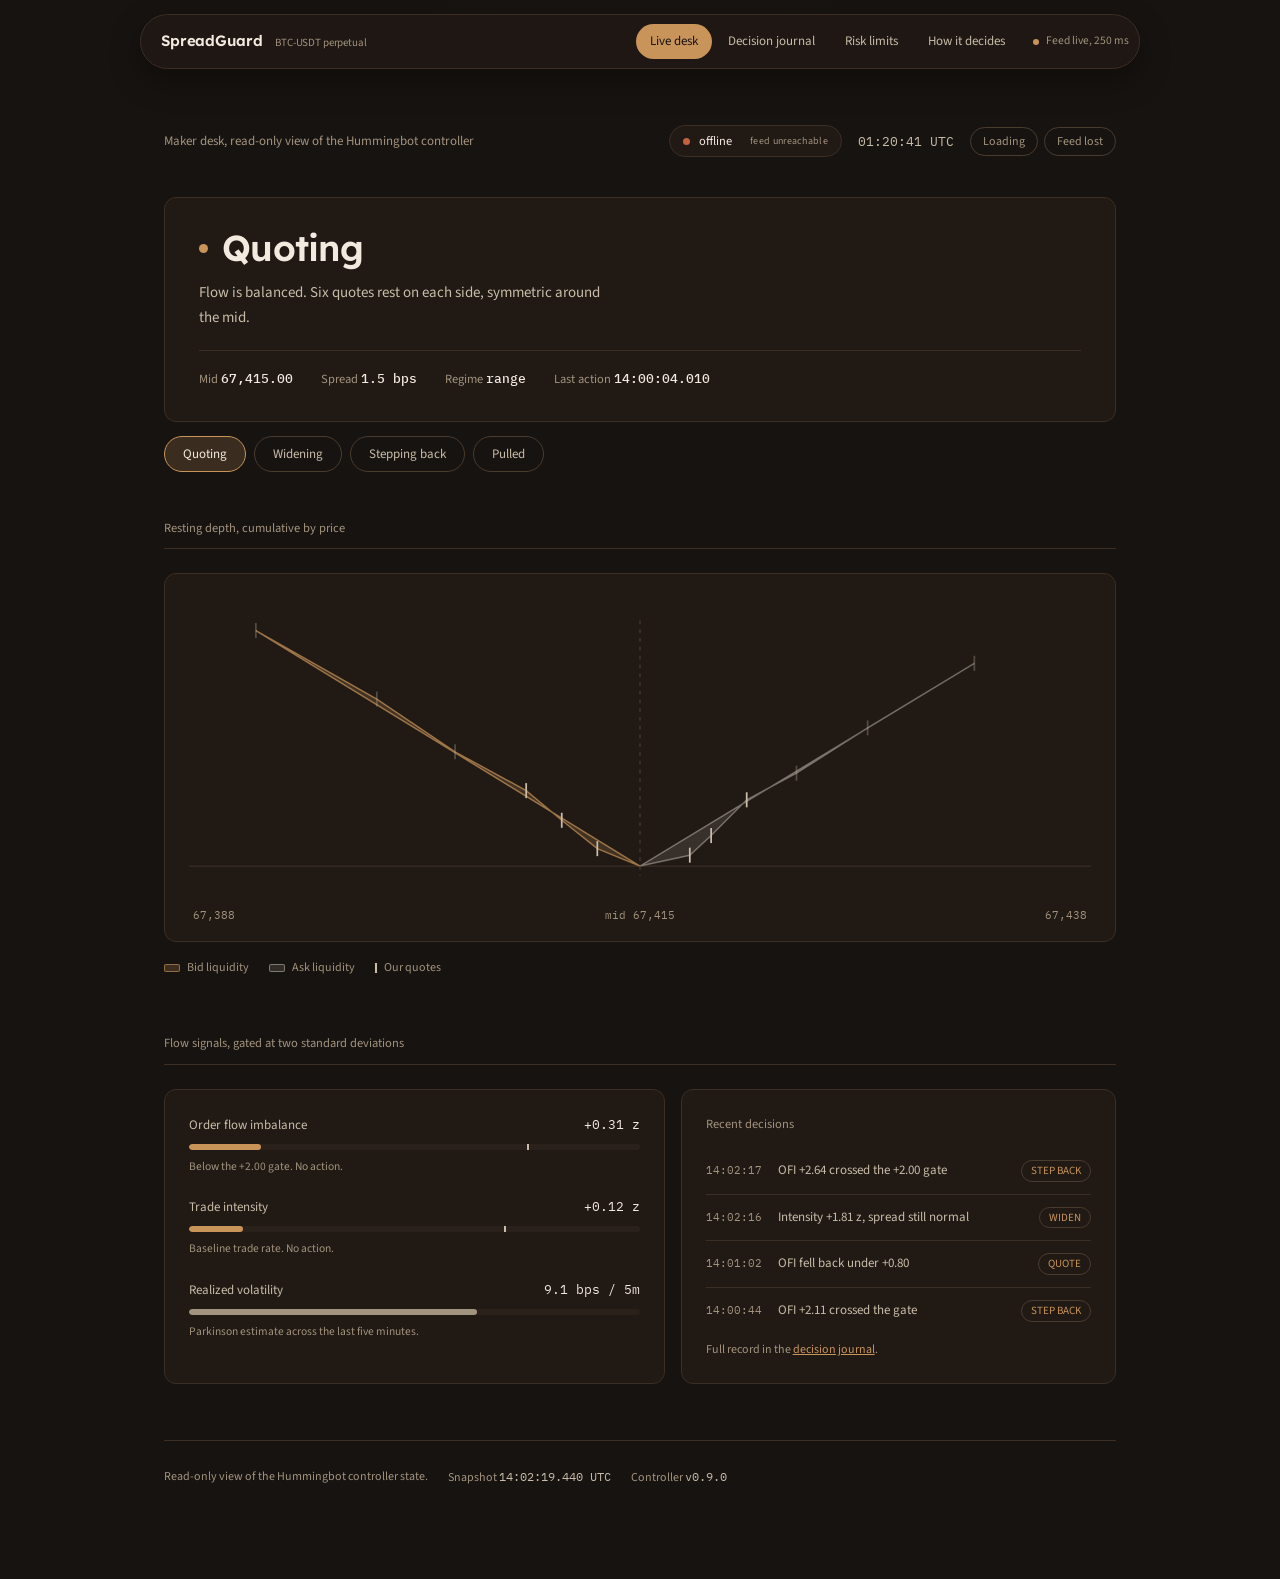
==== commit 0a1dc945: "Show the live price venue and add a favicon" ====
--- a/site/desk.html
+++ b/site/desk.html
@@ -7,6 +7,7 @@
 <link rel="preconnect" href="https://fonts.googleapis.com" />
 <link rel="preconnect" href="https://fonts.gstatic.com" crossorigin />
 <link href="https://fonts.googleapis.com/css2?family=IBM+Plex+Mono:wght@400;500&family=Lexend:wght@400;500;600&family=Source+Sans+3:wght@400;500;600&display=swap" rel="stylesheet" />
+<link rel="icon" href="favicon.svg" type="image/svg+xml" />
 <link rel="stylesheet" href="styles.css" />
 </head>
 <body>
@@ -325,6 +326,7 @@
   var midEl=document.getElementById("meta-mid");
   if (window.SG){
     SG.subscribe(function(s){
+      srcEl.textContent = s.source || "spot BTC/USD";
       if (s.status==="live"){
         chip.classList.add("live"); chip.classList.remove("offline");
         priceEl.textContent="$"+SG.fmtUsd(s.price,0);
@@ -332,7 +334,6 @@
           changeEl.textContent=(s.change24h>=0?"+":"")+s.change24h.toFixed(2)+"%";
           changeEl.className="data "+(s.change24h>=0?"up":"down");
         } else { changeEl.textContent=""; changeEl.className="data"; }
-        srcEl.textContent=s.source||"spot BTC/USD";
         if (s.price!=null && midEl){
           midEl.textContent=SG.fmtUsd(s.price,2);
         }
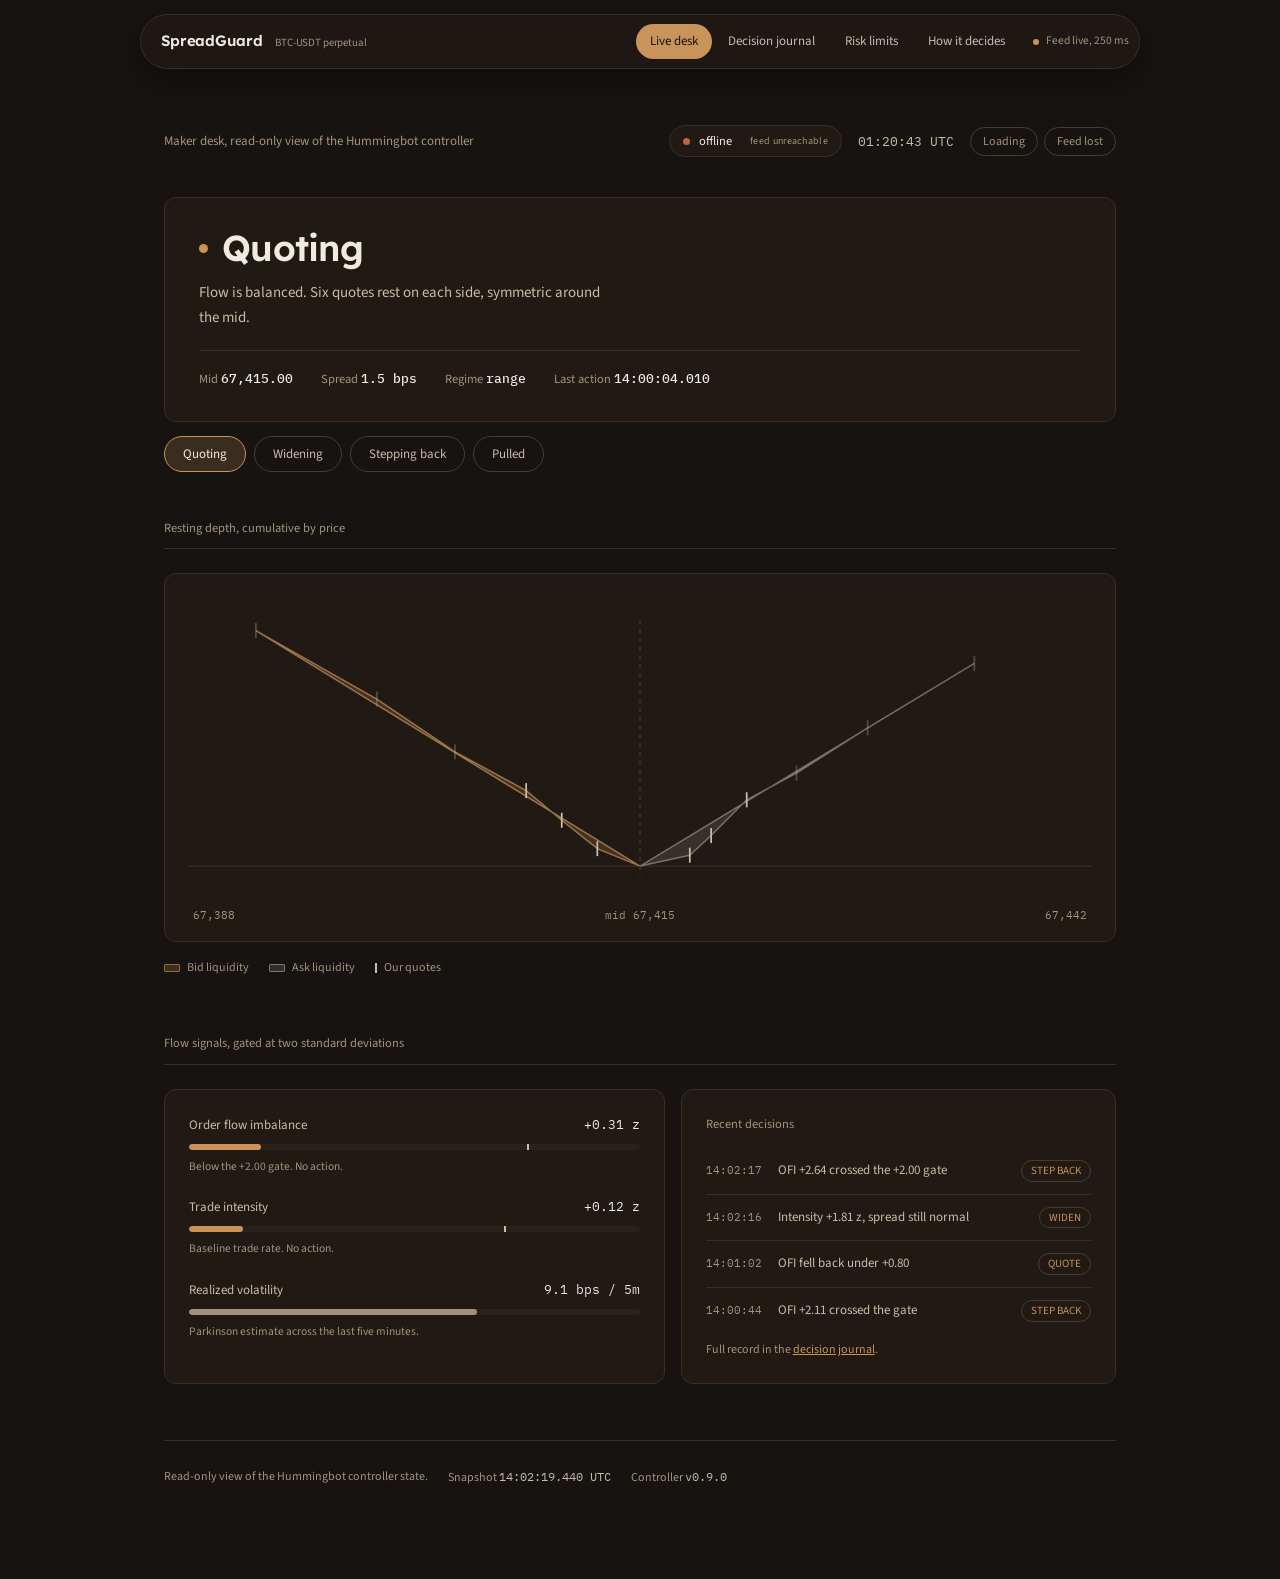
==== commit 2a12ee3c: "Anchor the depth chart and axis to the live price so the desk no longer shows stale recorded levels" ====
--- a/site/desk.html
+++ b/site/desk.html
@@ -71,10 +71,10 @@
     <div class="chart-wrap skeleton" id="chart-wrap">
       <div class="real">
         <svg id="profile" viewBox="0 0 720 240" role="img" aria-label="Resting depth by price. Bids build to the left of the mid, asks to the right."></svg>
-        <div class="axis">
-          <span>67,388</span>
-          <span>mid 67,415</span>
-          <span>67,438</span>
+<div class="axis">
+          <span id="axis-lo">67,388</span>
+          <span id="axis-mid">mid 67,415</span>
+          <span id="axis-hi">67,438</span>
         </div>
       </div>
       <div class="loadblock" aria-hidden="true">
@@ -141,41 +141,65 @@
   var reduce = window.matchMedia("(prefers-reduced-motion: reduce)").matches;
   var userTouched = false;
 
-  var MID = 67415.00;
-  var askDefs = [
+var BASE_MID = 67415.00;
+  var MID = BASE_MID; // becomes the live price when the feed lands
+  var baseAsks = [
     {px:67418.50,sz:0.025},{px:67420.00,sz:0.045},{px:67422.50,sz:0.082},
     {px:67426.00,sz:0.061},{px:67431.00,sz:0.104},{px:67438.50,sz:0.148}
   ];
-  var bidDefs = [
+  var baseBids = [
     {px:67412.00,sz:0.040},{px:67409.50,sz:0.065},{px:67407.00,sz:0.068},
     {px:67402.00,sz:0.089},{px:67396.50,sz:0.121},{px:67388.00,sz:0.157}
   ];
-
-  var STATES = {
-    QUOTE:{ name:"Quoting", regime:"range", last:"14:00:04.010",
-      why:"Flow is balanced. Six quotes rest on each side, symmetric around the mid.",
-      ask:askDefs, bid:bidDefs,
-      ofi:"+0.31 z",ofiPct:84,ofiNote:"Below the +2.00 gate. No action.",hot:false,
-      int:"+0.12 z",intPct:88,intNote:"Baseline trade rate. No action." },
-    WIDEN:{ name:"Widening", regime:"volatility building", last:"14:02:16.119",
-      why:"Trade intensity rose past +1.50 z. Both sides widened 0.8 bps to protect fill quality without leaving the book.",
-      ask:askDefs.map(function(l){return {px:l.px+1.1,sz:l.sz*0.72};}),
-      bid:bidDefs.map(function(l){return {px:l.px-1.1,sz:l.sz*0.72};}),
-      ofi:"+1.24 z",ofiPct:55,ofiNote:"Approaching the gate. Watching closely.",hot:false,
-      int:"+1.81 z",intPct:40,intNote:"Above the +1.50 widen gate. Band widened." },
-    STEP_BACK:{ name:"Stepping back", regime:"volatility expansion", last:"14:02:17.512",
-      why:"Order flow imbalance crossed +2.00. The ask side stepped back 4 bps and halved size instead of leaving. The desk stays in the book.",
-      ask:askDefs.map(function(l,i){return i<3 ? {px:l.px+2.70,sz:l.sz*0.5} : {px:l.px,sz:l.sz};}),
-      bid:bidDefs,
-      ofi:"+2.64 z",ofiPct:14,ofiNote:"Past +2.00. Informed flow on the tape.",hot:true,
-      int:"+1.81 z",intPct:40,intNote:"Sustained burst through the step-back window." },
-    PULL:{ name:"Pulled", regime:"extreme flow", last:"14:02:18.204",
-      why:"Order flow imbalance crossed +3.50. The desk pulled the ask side completely to stop adverse fills.",
-      ask:askDefs.map(function(l){return {px:l.px,sz:0};}),
-      bid:bidDefs,
-      ofi:"+3.81 z",ofiPct:8,ofiNote:"Past +3.50. Emergency pull.",hot:true,
-      int:"+2.10 z",intPct:28,intNote:"Extreme velocity through the pull window." }
+  function shifted(levels, mid){
+    var off = mid - BASE_MID;
+    return levels.map(function(l){ return {px: l.px + off, sz: l.sz}; });
+  }
+  function currentAskDefs(){ return shifted(baseAsks, MID); }
+  function currentBidDefs(){ return shifted(baseBids, MID); }
+  function sdefs(name, regime, last, why, askFn, bidFn, o, hot, i){
+    return { name:name, regime:regime, last:last, why:why,
+      ask: askFn(currentAskDefs()), bid: bidFn(currentBidDefs()),
+      ofi:o.ofi, ofiPct:o.ofiPct, ofiNote:o.ofiNote,
+      int:i.int, intPct:i.intPct, intNote:i.intNote, hot:hot };
+  }
+  function widenAsk(a){ return a.map(function(l){return {px:l.px+1.1,sz:l.sz*0.72};}); }
+  function widenBid(b){ return b.map(function(l){return {px:l.px-1.1,sz:l.sz*0.72};}); }
+  function stepAsk(a){ return a.map(function(l,i){return i<3 ? {px:l.px+2.70,sz:l.sz*0.5} : l;}); }
+  function id_ask(a){ return a; }
+  function id_bid(b){ return b; }
+  function zeroAsk(a){ return a.map(function(l){return {px:l.px,sz:0};}); }
+
+  var O = {
+    QUOTE:{ofi:"+0.31 z",ofiPct:84,ofiNote:"Below the +2.00 gate. No action."},
+    WIDEN:{ofi:"+1.24 z",ofiPct:55,ofiNote:"Approaching the gate. Watching closely."},
+    STEP_BACK:{ofi:"+2.64 z",ofiPct:14,ofiNote:"Past +2.00. Informed flow on the tape."},
+    PULL:{ofi:"+3.81 z",ofiPct:8,ofiNote:"Past +3.50. Emergency pull."}
   };
+  var I = {
+    QUOTE:{int:"+0.12 z",intPct:88,intNote:"Baseline trade rate. No action."},
+    WIDEN:{int:"+1.81 z",intPct:40,intNote:"Above the +1.50 widen gate. Band widened."},
+    STEP_BACK:{int:"+1.81 z",intPct:40,intNote:"Sustained burst through the step-back window."},
+    PULL:{int:"+2.10 z",intPct:28,intNote:"Extreme velocity through the pull window."}
+  };
+
+  function buildStates(){
+    return {
+      QUOTE: sdefs("Quoting","range","14:00:04.010",
+        "Flow is balanced. Six quotes rest on each side, symmetric around the mid.",
+        id_ask, id_bid, O.QUOTE, false, I.QUOTE),
+      WIDEN: sdefs("Widening","volatility building","14:02:16.119",
+        "Trade intensity rose past +1.50 z. Both sides widened 0.8 bps to protect fill quality without leaving the book.",
+        widenAsk, widenBid, O.WIDEN, false, I.WIDEN),
+      STEP_BACK: sdefs("Stepping back","volatility expansion","14:02:17.512",
+        "Order flow imbalance crossed +2.00. The ask side stepped back 4 bps and halved size instead of leaving. The desk stays in the book.",
+        stepAsk, id_bid, O.STEP_BACK, true, I.STEP_BACK),
+      PULL: sdefs("Pulled","extreme flow","14:02:18.204",
+        "Order flow imbalance crossed +3.50. The desk pulled the ask side completely to stop adverse fills.",
+        zeroAsk, id_bid, O.PULL, true, I.PULL)
+    };
+  }
+  var STATES = buildStates();
   var state = "QUOTE";
 
   var svg = document.getElementById("profile");
@@ -187,12 +211,13 @@
     for (var k in attrs) n.setAttribute(k, attrs[k]);
     return n;
   }
-  function cumulativeSeries(levels, side){
+function cumulativeSeries(levels, side){
     var ordered = levels.slice().sort(function(a,b){ return Math.abs(a.px-MID)-Math.abs(b.px-MID); });
     var cum = 0, pts = [];
     ordered.forEach(function(l){
       cum += l.sz;
-      var mine = side==="ask" ? l.px <= 67422.5 : l.px >= 67407.0;
+      // our own quoted levels are the closest three on each side
+      var mine = ordered.indexOf(l) < 3;
       pts.push({dist:Math.abs(l.px-MID), cum:cum, mine:mine});
     });
     return pts;
@@ -232,6 +257,13 @@
     }
     ticks(bid,-1); ticks(ask,1);
     svg.appendChild(el("line",{x1:centerX,y1:topY-8,x2:centerX,y2:baseY+8,stroke:"#4A3B2F","stroke-width":1,"stroke-dasharray":"3 4"}));
+
+    // axis labels follow the live mid
+    var fmt = function(v){ return Math.round(v).toLocaleString("en-US"); };
+    var lo = document.getElementById("axis-lo"), midEl = document.getElementById("axis-mid"), hi = document.getElementById("axis-hi");
+    if (lo) lo.textContent = fmt(MID - 27);
+    if (midEl) midEl.textContent = "mid " + fmt(MID);
+    if (hi) hi.textContent = fmt(MID + 27);
   }
   drawProfile();
 
@@ -334,8 +366,13 @@
           changeEl.textContent=(s.change24h>=0?"+":"")+s.change24h.toFixed(2)+"%";
           changeEl.className="data "+(s.change24h>=0?"up":"down");
         } else { changeEl.textContent=""; changeEl.className="data"; }
-        if (s.price!=null && midEl){
-          midEl.textContent=SG.fmtUsd(s.price,2);
+        if (s.price!=null){
+          // anchor the whole depth book to the live price so the chart,
+          // the axis, and the state card all agree
+          MID = s.price;
+          STATES = buildStates();
+          if (midEl) midEl.textContent=SG.fmtUsd(s.price,2);
+          drawProfile();
         }
       } else if (s.status==="offline"){
         chip.classList.add("offline"); chip.classList.remove("live");
